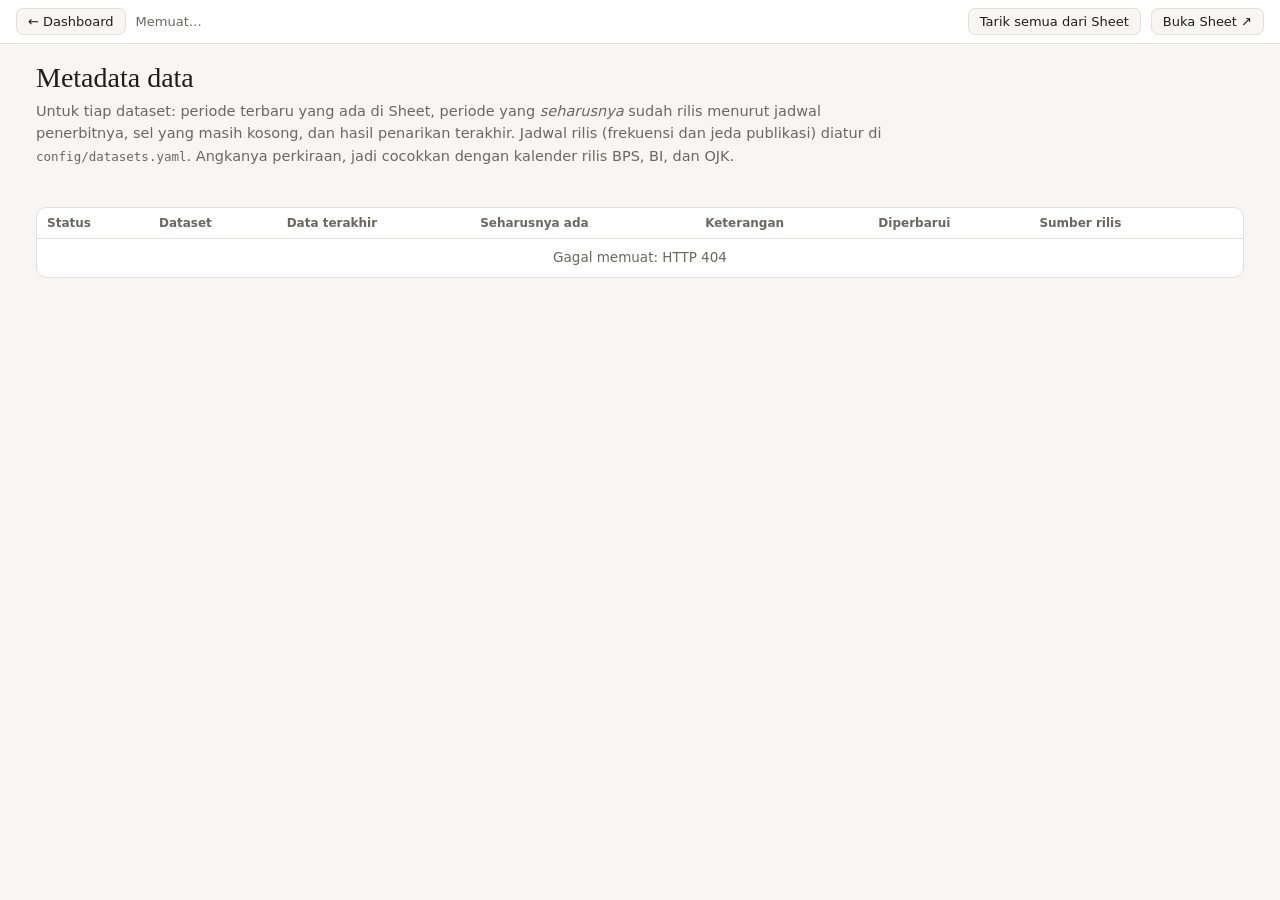
==== frontend/metadata.html @ 907f64c1 "Metadata page and failure-tolerant pulls and updaters Metadata (metadata.html, GET /api/metadata, ba" ====
<!doctype html>
<html lang="id">
<head>
<meta charset="utf-8">
<meta name="viewport" content="width=device-width, initial-scale=1">
<title>Metadata Data</title>
<link rel="stylesheet" href="css/theme.css">
<link rel="stylesheet" href="css/admin.css">
<link rel="stylesheet" href="css/metadata.css">
</head>
<body>

<header class="adm-top">
<div class="adm-bar" role="toolbar" aria-label="Data">
  <a class="adm-btn" href="index.html">← Dashboard</a>
  <span class="adm-grow" id="md-asof">Memuat…</span>
  <button class="adm-btn" id="md-refresh" title="Baca ulang semua dataset dari Google Sheet">Tarik semua dari Sheet</button>
  <a class="adm-btn" id="md-sheet" href="#" target="_blank" rel="noopener">Buka Sheet ↗</a>
</div>
<!-- the progress panel is inserted here by js/jobs-ui.js -->
</header>

<main class="md">
  <h1 class="md-title">Metadata data</h1>
  <p class="md-sub">
    Untuk tiap dataset: periode terbaru yang ada di Sheet, periode yang <em>seharusnya</em> sudah rilis menurut jadwal penerbitnya,
    sel yang masih kosong, dan hasil penarikan terakhir. Jadwal rilis (frekuensi dan jeda publikasi) diatur di
    <code>config/datasets.yaml</code>. Angkanya perkiraan, jadi cocokkan dengan kalender rilis BPS, BI, dan OJK.
  </p>

  <section class="md-tiles" id="md-tiles" aria-label="Ringkasan"></section>

  <div class="md-filters" role="group" aria-label="Saring" id="md-filters"></div>

  <div class="md-table-wrap">
    <table class="md-table" id="md-table">
      <thead>
        <tr>
          <th>Status</th>
          <th>Dataset</th>
          <th>Data terakhir</th>
          <th>Seharusnya ada</th>
          <th>Keterangan</th>
          <th>Diperbarui</th>
          <th>Sumber rilis</th>
          <th></th>
        </tr>
      </thead>
      <tbody id="md-body"><tr><td colspan="8">Memuat…</td></tr></tbody>
    </table>
  </div>
</main>

<div class="adm-toast" id="adm-toast" role="status" aria-live="polite"></div>

<script src="js/jobs-ui.js"></script>
<script src="js/metadata.js"></script>
</body>
</html>
---- frontend/css/theme.css ----
/*
 * Theme tokens. The dashboard styles (dashboard.css) only use these variables,
 * so changing a colour here changes it everywhere. Dark mode follows the
 * computer's setting; force one with <html data-theme="light|dark">.
 */
:root {
  --color-bg: #f7f6f2;
  --color-panel: #ffffff;
  --color-fg: #1f1e1c;
  --color-fg-muted: #6b6860;
  --color-border-line: #e3e0d8;
  --color-ok: #138a5e;
  --color-warn: #b97800;
  --color-bad: #c9383a;
  --font-anthropic-sans: system-ui, -apple-system, "Segoe UI", Roboto, "Helvetica Neue", Arial, sans-serif;
  --font-anthropic-serif: Georgia, "Times New Roman", serif;
  color-scheme: light;
}

@media (prefers-color-scheme: dark) {
  :root:not([data-theme="light"]) {
    --color-bg: #181816;
    --color-panel: #222220;
    --color-fg: #ecebe6;
    --color-fg-muted: #a3a097;
    --color-border-line: #3a3935;
    --color-ok: #3fc48f;
    --color-warn: #e6a92e;
    --color-bad: #f0676a;
    color-scheme: dark;
  }
}

:root[data-theme="dark"] {
  --color-bg: #181816;
  --color-panel: #222220;
  --color-fg: #ecebe6;
  --color-fg-muted: #a3a097;
  --color-border-line: #3a3935;
  --color-ok: #3fc48f;
  --color-warn: #e6a92e;
  --color-bad: #f0676a;
  color-scheme: dark;
}

html, body { margin: 0; }
body {
  background: var(--color-bg);
  color: var(--color-fg);
  font-family: var(--font-anthropic-sans);
}
#dash-root { max-width: 1180px; margin: 0 auto; padding: 16px; box-sizing: border-box; }
---- frontend/css/admin.css ----
/* Toolbar and dialogs (admin.js). Uses the same tokens as the dashboard. */
.adm-top { position: sticky; top: 0; z-index: 20; }
.adm-bar {
  display: flex; flex-wrap: wrap; align-items: center; gap: 8px 10px;
  padding: 8px 16px; background: var(--color-panel);
  border-bottom: 1px solid var(--color-border-line); font-size: 13px;
}
.adm-bar .adm-grow { flex: 1 1 240px; min-width: 0; color: var(--color-fg-muted); }
.adm-btn {
  font: inherit; font-size: 13px; padding: 5px 11px; border-radius: 7px; cursor: pointer;
  border: 1px solid var(--color-border-line); background: var(--color-bg); color: var(--color-fg);
  text-decoration: none; white-space: nowrap;
}
.adm-btn:hover { border-color: var(--color-fg-muted); }
.adm-btn:disabled { opacity: .6; cursor: progress; }
.adm-btn.primary { background: #2a78d6; border-color: #2a78d6; color: #fff; }
.adm-pill { padding: 2px 8px; border-radius: 9px; border: 1px solid currentColor; white-space: nowrap; }
.adm-pill.ok { color: var(--color-ok); }
.adm-pill.warn { color: var(--color-warn); }

dialog.adm-dlg {
  width: min(760px, calc(100vw - 32px)); max-height: calc(100vh - 48px); box-sizing: border-box;
  border: 1px solid var(--color-border-line); border-radius: 12px; padding: 16px;
  background: var(--color-panel); color: var(--color-fg);
}
dialog.adm-dlg::backdrop { background: rgba(0, 0, 0, .35); }
.adm-dlg h2 { margin: 0 0 10px; font-size: 17px; }
.adm-dlg h3 { margin: 12px 0 4px; font-size: 14px; }
.adm-dlg select, .adm-dlg input:not([type=checkbox]) {
  font: inherit; width: 100%; box-sizing: border-box; padding: 6px 8px; border-radius: 7px;
  border: 1px solid var(--color-border-line); background: var(--color-bg); color: var(--color-fg);
}
.adm-fields { display: grid; grid-template-columns: repeat(auto-fill, minmax(200px, 1fr)); gap: 8px 12px; margin-top: 10px; }
.adm-fields > .adm-scroll, .adm-fields > .adm-help { grid-column: 1 / -1; }
.adm-field { display: flex; flex-direction: column; gap: 3px; font-size: 12.5px; color: var(--color-fg-muted); }
.adm-field.key span { color: var(--color-fg); font-weight: 600; }
.adm-help { font-size: 12.5px; color: var(--color-fg-muted); margin: 4px 0; }
.adm-bad { color: var(--color-bad); font-size: 13px; }
.adm-cap { font-size: 12px; color: var(--color-fg-muted); margin-bottom: 2px; }
.adm-scroll { overflow-x: auto; }
.adm-tb { border-collapse: collapse; font-size: 12.5px; width: 100%; }
.adm-tb th, .adm-tb td { text-align: left; padding: 4px 6px; border-bottom: 1px solid var(--color-border-line); vertical-align: top; }
.adm-tb td { max-width: 220px; overflow: hidden; text-overflow: ellipsis; white-space: nowrap; }
.adm-actions { display: flex; justify-content: flex-end; gap: 8px; margin-top: 14px; }
.adm-upd-row { display: flex; gap: 8px; align-items: center; font-size: 13px; padding: 3px 0; }
.adm-toast {
  position: fixed; left: 50%; bottom: 18px; transform: translateX(-50%) translateY(20px);
  max-width: min(640px, calc(100vw - 32px)); padding: 9px 14px; border-radius: 9px; font-size: 13.5px;
  background: var(--color-fg); color: var(--color-bg); opacity: 0; pointer-events: none; transition: all .2s; z-index: 50;
}
.adm-toast.show { opacity: 1; transform: translateX(-50%) translateY(0); }
.adm-toast.bad { background: var(--color-bad); color: #fff; }
.adm-toast.ok { background: var(--color-ok); color: #fff; }

/* ---- progress panel ---------------------------------------------------- */
.adm-prog {
  padding: 8px 16px 10px; background: var(--color-panel);
  border-bottom: 1px solid var(--color-border-line); font-size: 13px;
}
.adm-prog-head { display: flex; flex-wrap: wrap; align-items: baseline; gap: 4px 10px; }
.adm-prog-meta { color: var(--color-fg-muted); font-variant-numeric: tabular-nums; }
.adm-link { font: inherit; font-size: 12.5px; background: none; border: 0; padding: 0; color: #2a78d6; cursor: pointer; }
#adm-prog-toggle { margin-left: auto; }
.adm-prog-track { height: 4px; margin: 7px 0 5px; border-radius: 3px; background: var(--color-border-line); overflow: hidden; }
.adm-prog-bar { height: 100%; width: 4%; background: #2a78d6; border-radius: 3px; transition: width .3s ease; }
.adm-prog-bar.indeterminate { animation: adm-slide 1.2s ease-in-out infinite; }
@keyframes adm-slide { 0% { transform: translateX(-100%); } 100% { transform: translateX(290%); } }
@media (prefers-reduced-motion: reduce) { .adm-prog-bar.indeterminate { animation: none; opacity: .6; } }
.adm-prog.done .adm-prog-bar { background: var(--color-ok); }
.adm-prog.error .adm-prog-bar { background: var(--color-bad); }
.adm-prog.error .adm-prog-now { color: var(--color-bad); }
.adm-prog-now { color: var(--color-fg); overflow-wrap: anywhere; }
.adm-steps { max-height: 40vh; overflow-y: auto; margin: 6px 0 0; padding-left: 20px; font-size: 12.5px; line-height: 1.6; }
.adm-steps li { overflow-wrap: anywhere; }
.adm-steps li small { color: var(--color-fg-muted); margin-left: 8px; white-space: nowrap; font-variant-numeric: tabular-nums; }
.adm-steps li.open { font-weight: 600; }
.adm-act-job { border-top: 1px solid var(--color-border-line); padding: 6px 0; font-size: 13px; }
.adm-act-job summary { cursor: pointer; }
.adm-act-job.error summary span { color: var(--color-bad); }
.adm-act-job.running summary span { color: #2a78d6; }

/* ---- partial result (done, with warnings) -------------------------------- */
.adm-prog.partial .adm-prog-bar { background: var(--color-warn); }
.adm-warn { margin: 6px 0 0; padding-left: 20px; font-size: 12.5px; line-height: 1.55; color: var(--color-warn); }
.adm-warn li { overflow-wrap: anywhere; }
.adm-toast.warn { background: var(--color-warn); color: #fff; }
.adm-act-job.partial summary span { color: var(--color-warn); }
---- frontend/css/metadata.css ----
/* Metadata page. Same tokens as the dashboard (theme.css). */
.md { max-width: 1240px; margin: 0 auto; padding: 18px 16px 40px; box-sizing: border-box; }
.md-title { font-family: var(--font-anthropic-serif); font-weight: 500; font-size: 28px; margin: 0 0 6px; }
.md-sub { color: var(--color-fg-muted); font-size: 14.5px; line-height: 1.55; margin: 0 0 16px; max-width: 880px; }
.md-sub code, .md code { font-size: 12.5px; }

.md-tiles { display: grid; grid-template-columns: repeat(auto-fill, minmax(170px, 1fr)); gap: 10px; margin-bottom: 14px; }
.md-tile { background: var(--color-panel); border: 1px solid var(--color-border-line); border-radius: 10px; padding: 10px 12px; min-width: 0; }
.md-tile-v { font-family: var(--font-anthropic-serif); font-size: 28px; line-height: 1.1; }
.md-tile-l { font-size: 13.5px; font-weight: 600; margin-top: 2px; }
.md-tile-s { font-size: 12px; color: var(--color-fg-muted); }
.md-tile.bad .md-tile-v { color: var(--color-bad); }
.md-tile.warn .md-tile-v { color: var(--color-warn); }
.md-tile.ok .md-tile-v { color: var(--color-ok); }

.md-filters { display: flex; flex-wrap: wrap; gap: 6px; margin-bottom: 10px; }
.md-chip[aria-pressed="true"] { border-color: var(--color-fg); font-weight: 600; }

.md-table-wrap { background: var(--color-panel); border: 1px solid var(--color-border-line); border-radius: 10px; overflow-x: auto; }
.md-table { width: 100%; border-collapse: collapse; font-size: 13.5px; }
.md-table th { text-align: left; font-size: 12px; font-weight: 600; color: var(--color-fg-muted); padding: 8px 10px; border-bottom: 1px solid var(--color-border-line); white-space: nowrap; }
.md-table td { padding: 9px 10px; border-bottom: 1px solid var(--color-border-line); vertical-align: top; line-height: 1.45; }
.md-table tr:last-child td { border-bottom: 0; }
.md-table td:nth-child(2) { min-width: 190px; }
.md-table td:nth-child(5) { min-width: 240px; }
.md-table td:nth-child(6) { min-width: 120px; }
.md-small { font-size: 12px; color: var(--color-fg-muted); margin-top: 2px; overflow-wrap: anywhere; }
.md-small a, .md-table a { color: #2a78d6; }
.md-badtext { color: var(--color-bad); }
.md-empty { color: var(--color-fg-muted); text-align: center; padding: 18px; }
.md-actions { white-space: nowrap; text-align: right; }
.md-act { font-size: 12px; padding: 3px 9px; margin: 0 0 4px 4px; display: inline-block; }

.md-badge { display: inline-block; font-size: 12px; font-weight: 600; padding: 1px 8px; border-radius: 9px; border: 1px solid currentColor; white-space: nowrap; }
.md-badge.bad { color: var(--color-bad); }
.md-badge.warn { color: var(--color-warn); }
.md-badge.ok { color: var(--color-ok); }
.md-badge.muted { color: var(--color-fg-muted); }

/* Phones: each row becomes a card, each cell gets its header as a label. */
@media (max-width: 760px) {
  .md-table thead { display: none; }
  .md-table, .md-table tbody, .md-table tr, .md-table td { display: block; width: 100%; box-sizing: border-box; }
  .md-table tr { border-bottom: 1px solid var(--color-border-line); padding: 6px 0; }
  .md-table td { border: 0; padding: 4px 12px; min-width: 0 !important; }
  .md-table td[data-h]::before { content: attr(data-h); display: block; font-size: 11px; text-transform: uppercase; letter-spacing: .04em; color: var(--color-fg-muted); }
  .md-actions { text-align: left; }
  .md-act { margin: 0 6px 0 0; }
}
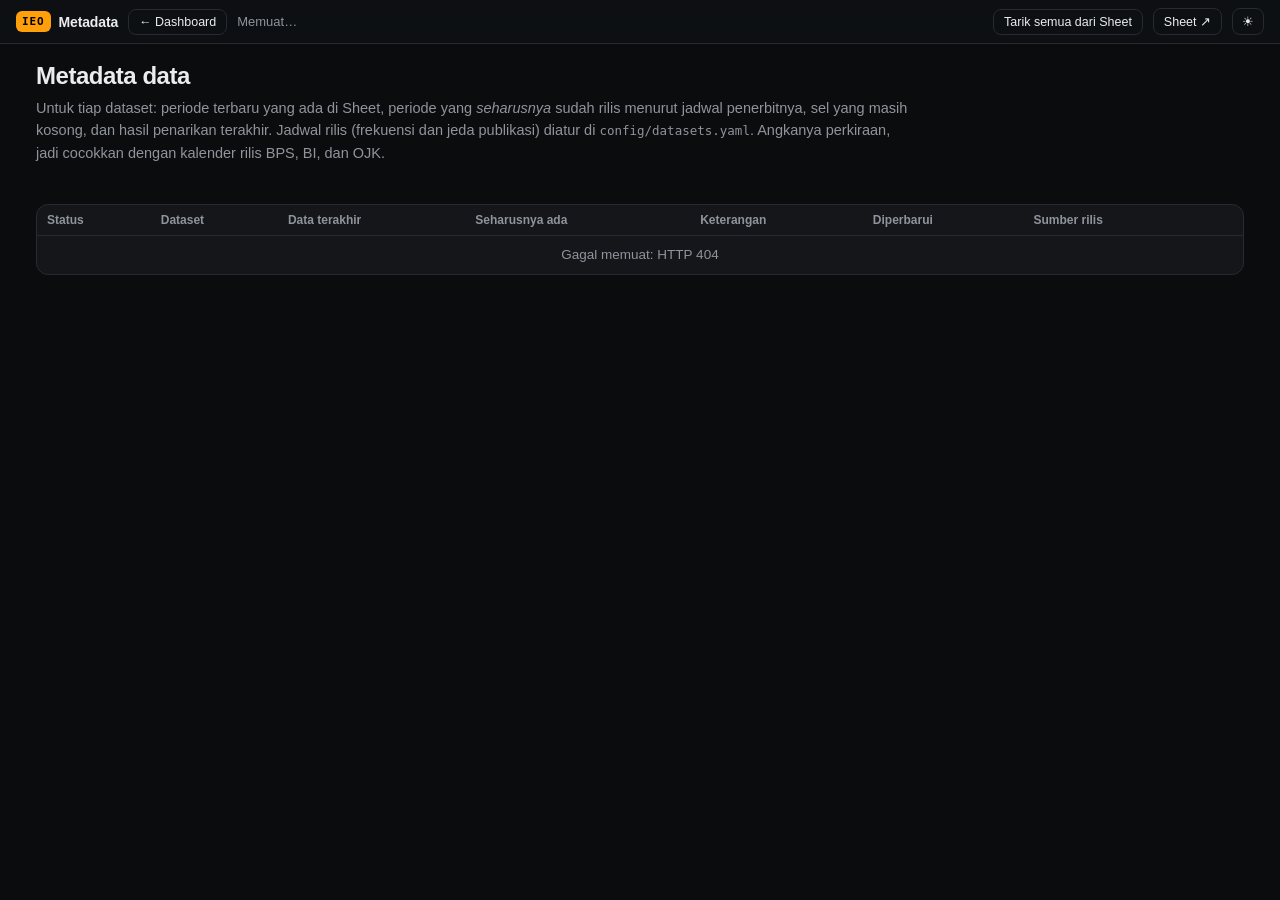
==== commit bfd96c16: "Terminal-style interface: monitor, decision signals, function rail A market terminal's density and d" ====
--- a/frontend/metadata.html
+++ b/frontend/metadata.html
@@ -7,15 +7,19 @@
 <link rel="stylesheet" href="css/theme.css">
 <link rel="stylesheet" href="css/admin.css">
 <link rel="stylesheet" href="css/metadata.css">
+<link rel="stylesheet" href="css/terminal.css">
+<script>try{document.documentElement.dataset.theme=localStorage.getItem("eo-theme")||"dark"}catch(e){document.documentElement.dataset.theme="dark"}</script>
 </head>
 <body>
 
-<header class="adm-top">
-<div class="adm-bar" role="toolbar" aria-label="Data">
+<header class="adm-top t-top">
+<div class="adm-bar t-bar" role="toolbar" aria-label="Data">
+  <a class="t-brand" href="index.html" title="Kembali ke dashboard"><span class="t-logo">IEO</span><span class="t-brand-name">Metadata</span></a>
   <a class="adm-btn" href="index.html">← Dashboard</a>
   <span class="adm-grow" id="md-asof">Memuat…</span>
   <button class="adm-btn" id="md-refresh" title="Baca ulang semua dataset dari Google Sheet">Tarik semua dari Sheet</button>
-  <a class="adm-btn" id="md-sheet" href="#" target="_blank" rel="noopener">Buka Sheet ↗</a>
+  <a class="adm-btn" id="md-sheet" href="#" target="_blank" rel="noopener">Sheet ↗</a>
+  <button class="adm-btn t-theme" id="t-theme" type="button" title="Tema gelap/terang" aria-label="Ganti tema">◐</button>
 </div>
 <!-- the progress panel is inserted here by js/jobs-ui.js -->
 </header>
@@ -55,5 +59,6 @@
 
 <script src="js/jobs-ui.js"></script>
 <script src="js/metadata.js"></script>
+<script src="js/terminal.js"></script>
 </body>
 </html>
--- a/frontend/css/terminal.css
+++ b/frontend/css/terminal.css
@@ -0,0 +1,272 @@
+/*
+ * Terminal theme: a market terminal's density and discipline, with Apple's
+ * calm typography and materials. Loaded last; it restyles through tokens and
+ * the existing class names, so no chart code changes.
+ *
+ * Rules:
+ *  - colour carries meaning only: green/red = good/bad for Indonesian
+ *    equities, amber = labels and function codes, blue = actions;
+ *  - every number is tabular (digits line up in columns);
+ *  - hairlines instead of boxes, one radius family (8/12/14 px).
+ */
+
+/* ---------------------------------------------------------------- tokens */
+:root[data-theme="dark"] {
+  --color-bg: #0b0c0e;
+  --color-panel: #141619;
+  --t-panel-2: #1b1e23;
+  --color-border-line: #272a30;
+  --color-fg: #ececef;
+  --color-fg-muted: #8f949c;
+  --color-ok: #30d158;
+  --color-warn: #ffb340;
+  --color-bad: #ff453a;
+  --t-up: #30d158;
+  --t-dn: #ff453a;
+  --t-amber: #ff9f0a;
+  --t-blue: #0a84ff;
+  --t-glass: rgba(16, 18, 21, 0.74);
+  --t-shadow: 0 8px 30px rgba(0, 0, 0, 0.45);
+  color-scheme: dark;
+}
+:root[data-theme="light"] {
+  --color-bg: #f5f5f7;
+  --color-panel: #ffffff;
+  --t-panel-2: #f7f7f9;
+  --color-border-line: #e2e2e7;
+  --color-fg: #1d1d1f;
+  --color-fg-muted: #6e6e73;
+  --color-ok: #1f8a3a;
+  --color-warn: #a35200;
+  --color-bad: #d70015;
+  --t-up: #1f8a3a;
+  --t-dn: #d70015;
+  --t-amber: #a35200;
+  --t-blue: #0071e3;
+  --t-glass: rgba(255, 255, 255, 0.76);
+  --t-shadow: 0 8px 30px rgba(0, 0, 0, 0.12);
+  color-scheme: light;
+}
+:root {
+  --font-anthropic-sans: -apple-system, BlinkMacSystemFont, "SF Pro Text", "Inter", "Segoe UI", Roboto, "Helvetica Neue", Arial, sans-serif;
+  --font-anthropic-serif: -apple-system, BlinkMacSystemFont, "SF Pro Display", "Inter", "Segoe UI", Roboto, sans-serif;
+  --t-mono: "SF Mono", ui-monospace, "JetBrains Mono", "Cascadia Mono", Menlo, Consolas, monospace;
+}
+body {
+  font-size: 14px;
+  -webkit-font-smoothing: antialiased;
+  -moz-osx-font-smoothing: grayscale;
+  font-variant-numeric: tabular-nums;
+}
+::selection { background: color-mix(in srgb, var(--t-blue) 35%, transparent); }
+
+/* ---------------------------------------------------------------- top bar */
+.t-top {
+  background: var(--t-glass);
+  -webkit-backdrop-filter: saturate(180%) blur(20px);
+  backdrop-filter: saturate(180%) blur(20px);
+  border-bottom: 1px solid var(--color-border-line);
+}
+.t-bar.adm-bar { background: transparent; border: 0; padding: 8px 16px; gap: 10px; flex-wrap: nowrap; }
+.t-brand { display: inline-flex; align-items: center; gap: 8px; color: var(--color-fg); text-decoration: none; white-space: nowrap; }
+.t-logo { font: 700 11px/1 var(--t-mono); letter-spacing: .08em; background: var(--t-amber); color: #000; padding: 5px 6px; border-radius: 6px; }
+.t-brand-name { font-weight: 600; font-size: 14px; letter-spacing: -.01em; }
+.t-cmd { flex: 0 1 280px; display: flex; align-items: center; gap: 6px; background: var(--t-panel-2); border: 1px solid var(--color-border-line); border-radius: 9px; padding: 0 8px; min-width: 150px; }
+.t-cmd:focus-within { border-color: var(--t-blue); box-shadow: 0 0 0 3px color-mix(in srgb, var(--t-blue) 25%, transparent); }
+.t-cmd-go { color: var(--t-amber); font: 700 15px var(--t-mono); }
+.t-cmd input { flex: 1; min-width: 0; border: 0; outline: 0; background: transparent; color: var(--color-fg); font: 500 12.5px var(--t-mono); padding: 7px 0; text-transform: uppercase; }
+.t-cmd input::placeholder { color: var(--color-fg-muted); text-transform: none; font-family: var(--font-anthropic-sans); }
+.t-cmd input.t-miss { color: var(--t-dn); }
+.t-cmd kbd { font: 11px var(--t-mono); color: var(--color-fg-muted); border: 1px solid var(--color-border-line); border-radius: 5px; padding: 1px 5px; }
+.t-status { font-size: 12px; white-space: nowrap; overflow: hidden; text-overflow: ellipsis; min-width: 0; }
+.t-actions { display: flex; gap: 4px; flex-shrink: 0; }
+.adm-btn { font-size: 12.5px; padding: 5px 10px; border-radius: 8px; background: transparent; border: 1px solid var(--color-border-line); color: var(--color-fg); transition: background .15s, border-color .15s; }
+.adm-btn:hover { background: var(--t-panel-2); border-color: color-mix(in srgb, var(--color-fg) 25%, transparent); }
+.adm-btn.primary { background: var(--t-blue); border-color: var(--t-blue); color: #fff; }
+.adm-btn:disabled { opacity: .45; }
+.t-theme { width: 32px; padding: 5px 0; text-align: center; }
+.adm-pill { font-size: 11.5px; padding: 2px 9px; border-radius: 999px; border: 1px solid currentColor; white-space: nowrap; }
+.adm-pill::before { content: '●'; margin-right: 5px; font-size: 9px; vertical-align: 1px; }
+
+@media (max-width: 1180px) {
+  .t-bar.adm-bar { flex-wrap: wrap; }
+  .t-status { order: 9; flex-basis: 100%; }
+  .t-actions { order: 10; flex-basis: 100%; overflow-x: auto; scrollbar-width: none; }
+}
+@media (max-width: 640px) {
+  .t-brand-name { display: none; }
+  .t-cmd { flex: 1 1 auto; }
+}
+
+/* ---------------------------------------------------------------- monitor */
+.t-monitor {
+  display: grid; grid-template-columns: repeat(auto-fill, minmax(168px, 1fr));
+  background: var(--color-panel); border-bottom: 1px solid var(--color-border-line);
+}
+.t-tile {
+  all: unset; box-sizing: border-box; cursor: pointer; min-width: 0;
+  padding: 8px 12px 8px; box-shadow: inset -1px 0 0 var(--color-border-line), inset 0 -1px 0 var(--color-border-line);
+  display: grid; grid-template-columns: minmax(0, 1fr) auto; grid-template-areas: "h h" "v s" "c c"; align-items: center; column-gap: 8px; row-gap: 1px;
+}
+.t-tile:hover { background: var(--t-panel-2); }
+.t-tile:focus-visible { outline: 2px solid var(--t-blue); outline-offset: -2px; }
+.t-tile-h { grid-area: h; display: flex; gap: 6px; align-items: baseline; white-space: nowrap; min-width: 0; }
+.t-code { font: 700 10.5px var(--t-mono); letter-spacing: .06em; color: var(--t-amber); }
+.t-tile-n { font-size: 11px; color: var(--color-fg-muted); overflow: hidden; text-overflow: ellipsis; min-width: 0; flex: 1; }
+.t-per { font: 10.5px var(--t-mono); color: var(--color-fg-muted); white-space: nowrap; }
+.t-tile-v { grid-area: v; font: 500 18px/1.25 var(--t-mono); color: var(--color-fg); white-space: nowrap; letter-spacing: -.02em; }
+.t-spark { grid-area: s; width: 58px; height: 22px; }
+.t-spark-line { fill: none; stroke: var(--color-fg-muted); stroke-width: 1.3; stroke-linejoin: round; opacity: .8; }
+.t-chg { grid-area: c; font: 600 11px var(--t-mono); white-space: nowrap; }
+.t-up .t-chg { color: var(--t-up); } .t-dn .t-chg { color: var(--t-dn); } .t-flat .t-chg { color: var(--color-fg-muted); }
+circle.t-up, rect.t-up { fill: var(--t-up); } circle.t-dn, rect.t-dn { fill: var(--t-dn); } circle.t-flat { fill: var(--color-fg-muted); }
+@media (max-width: 640px) {
+  /* phone: one swipeable row, like a ticker, instead of a screen full of tiles */
+  .t-monitor { grid-template-columns: none; grid-auto-flow: column; grid-auto-columns: 152px; overflow-x: auto; scroll-snap-type: x mandatory; scrollbar-width: none; }
+  .t-tile { scroll-snap-align: start; }
+}
+.t-empty { background: var(--color-panel); padding: 12px 16px; color: var(--color-fg-muted); }
+
+/* ---------------------------------------------------------------- shell */
+.t-shell { display: grid; grid-template-columns: 208px minmax(0, 1fr); max-width: 1720px; margin: 0 auto; }
+.t-nav {
+  position: sticky; top: 52px; align-self: start; max-height: calc(100vh - 52px); overflow-y: auto;
+  padding: 14px 10px 24px; border-right: 1px solid var(--color-border-line); scrollbar-width: none;
+}
+.t-nav-h { font-size: 11px; text-transform: uppercase; letter-spacing: .08em; color: var(--color-fg-muted); padding: 0 8px 8px; }
+.t-nav-a { display: flex; align-items: baseline; gap: 10px; padding: 6px 8px; border-radius: 8px; color: var(--color-fg-muted); text-decoration: none; font-size: 13px; line-height: 1.3; }
+.t-nav-a .t-code { flex: 0 0 38px; }
+.t-nav-a:hover { background: var(--t-panel-2); color: var(--color-fg); }
+.t-nav-a.on { background: var(--t-panel-2); color: var(--color-fg); box-shadow: inset 2px 0 0 var(--t-amber); }
+.t-nav-foot { font-size: 11px; color: var(--color-fg-muted); padding: 12px 8px 0; }
+#dash-root { max-width: none; padding: 16px 20px 48px; }
+
+@media (max-width: 1000px) {
+  .t-shell { grid-template-columns: minmax(0, 1fr); }
+  .t-nav { position: static; max-height: none; display: flex; gap: 2px; overflow-x: auto; border-right: 0; border-bottom: 1px solid var(--color-border-line); padding: 6px 10px; }
+  .t-nav-h, .t-nav-foot, .t-nav-l { display: none; }
+  .t-nav-a { padding: 6px 9px; }
+  .t-nav-a .t-code { flex: none; }
+  #dash-root { padding: 12px 12px 40px; }
+}
+
+/* ---------------------------------------------------------------- signals */
+.t-signals { margin-bottom: 16px; }
+.t-sig-title { display: flex; justify-content: space-between; align-items: baseline; gap: 10px; margin: 0 2px 8px; font-size: 11px; text-transform: uppercase; letter-spacing: .08em; color: var(--color-fg-muted); }
+.t-sig-note { text-transform: none; letter-spacing: 0; }
+.t-sig-grid { display: grid; grid-template-columns: repeat(auto-fit, minmax(160px, 1fr)); gap: 8px; }
+@media (min-width: 1320px) { .t-sig-grid { grid-template-columns: repeat(7, minmax(0, 1fr)); } }
+.t-sig {
+  all: unset; box-sizing: border-box; cursor: pointer; min-width: 0;
+  background: var(--color-panel); border: 1px solid var(--color-border-line); border-radius: 12px; padding: 10px 12px;
+  display: flex; flex-direction: column; gap: 5px; position: relative; overflow: hidden;
+}
+.t-sig::before { content: ''; position: absolute; inset: 0 auto 0 0; width: 3px; background: var(--color-fg-muted); }
+.t-sig-ok::before { background: var(--color-ok); } .t-sig-warn::before { background: var(--color-warn); } .t-sig-bad::before { background: var(--color-bad); }
+.t-sig:hover { background: var(--t-panel-2); }
+.t-sig:focus-visible { outline: 2px solid var(--t-blue); outline-offset: 2px; }
+.t-sig-h { display: flex; gap: 7px; align-items: baseline; font-size: 11.5px; color: var(--color-fg-muted); white-space: nowrap; overflow: hidden; }
+.t-sig-s { display: flex; align-items: center; gap: 7px; font-weight: 600; font-size: 14.5px; letter-spacing: -.01em; }
+.t-sig-i { flex: 0 0 18px; height: 18px; border-radius: 50%; display: inline-grid; place-items: center; font-size: 11px; font-weight: 800; color: #000; background: var(--color-fg-muted); }
+.t-sig-ok .t-sig-i { background: var(--color-ok); } .t-sig-warn .t-sig-i { background: var(--color-warn); } .t-sig-bad .t-sig-i { background: var(--color-bad); color: #fff; }
+.t-sig-d { font-size: 12px; color: var(--color-fg-muted); line-height: 1.4; display: -webkit-box; -webkit-line-clamp: 2; -webkit-box-orient: vertical; overflow: hidden; }
+
+/* ---------------------------------------------------------------- page grid */
+.eo { display: grid; grid-template-columns: repeat(12, minmax(0, 1fr)); gap: 14px; align-items: start; }
+.eo > * { grid-column: 1 / -1; margin: 0 !important; min-width: 0; }
+@media (min-width: 1280px) {
+  .eo > #eo-global, .eo > #eo-us, .eo > #eo-regime, .eo > #eo-checklist { grid-column: span 6; }
+  .eo > #eo-global, .eo > #eo-us { align-self: stretch; }
+}
+.eo-head { display: none; } /* the brand in the toolbar and the rail replace the page title and reading order */
+
+/* ---------------------------------------------------------------- panels */
+.eo-panel, .eo-note {
+  background: var(--color-panel); border: 1px solid var(--color-border-line); border-radius: 14px; padding: 14px 16px;
+}
+.eo-panel-title { font-size: 14.5px; font-weight: 600; letter-spacing: -.01em; margin: 0 0 12px; gap: 8px; }
+.eo-layer {
+  font: 700 10.5px/1 var(--t-mono); letter-spacing: .07em; text-transform: uppercase;
+  color: var(--t-amber); background: color-mix(in srgb, var(--t-amber) 13%, transparent);
+  border: 0 !important; border-radius: 5px; padding: 4px 6px;
+}
+.eo-chart-hint { font-size: 12px; font-weight: 400; color: var(--color-fg-muted); letter-spacing: 0; }
+.eo-fold-bar { background: transparent; border: 0; padding: 6px 2px 0; }
+.eo-fold-bar .eo-panel-title { margin: 0; }
+.eo-fold-h::after { border-color: var(--color-fg-muted); width: 7px; height: 7px; }
+.eo-nar-title { font-size: 14px; font-weight: 600; letter-spacing: -.01em; }
+.eo-nar-block p, .eo-note p { line-height: 1.6; }
+.eo-note, .eo-note p, .eo-nar-block p { font-size: 13.5px; line-height: 1.6; }
+/* the current reading (Claude, from live numbers) before the dated manual narrative */
+.eo > #eo-claude { order: -1; }
+@media (min-width: 1280px) {
+  /* four short columns read faster than four full-width paragraphs */
+  .eo-note { display: grid; grid-template-columns: repeat(2, minmax(0, 1fr)); gap: 14px 28px; }
+  .eo-note > :not(.eo-nar-block) { grid-column: 1 / -1; }
+  .eo-note .eo-nar-block + .eo-nar-block { margin-top: 0; }
+}
+.eo-map-big { font-size: 26px; }
+
+/* KPI tiles */
+.eo-kpis { gap: 10px; }
+.eo-kpi { background: var(--color-panel); border: 1px solid var(--color-border-line); border-radius: 12px; padding: 11px 13px; }
+.eo-kpi-label { font-size: 11px; text-transform: uppercase; letter-spacing: .06em; }
+.eo-kpi-value { font: 500 24px/1.15 var(--t-mono); letter-spacing: -.02em; }
+.eo-kpi-sub { font-size: 11.5px; }
+
+/* verdicts and rule rows */
+.eo-verdict-label { font: 600 21px/1.2 var(--font-anthropic-serif); letter-spacing: -.02em; }
+.eo-rg-row, .eo-ck-row, .eo-q, .eo-ci-item { background: var(--t-panel-2); border: 1px solid var(--color-border-line); border-radius: 10px; }
+.eo-rg-val { font-family: var(--t-mono); }
+.eo-conf-badge { font-size: 11px; border-radius: 999px; padding: 1px 8px; }
+
+/* charts */
+.eo-charts { gap: 12px; }
+.eo-charts > *, .eo-mk-chart, .eo-chart-block { background: var(--color-panel); border: 1px solid var(--color-border-line); border-radius: 12px; padding: 12px 14px; }
+.eo-chart-title { font-size: 13px; font-weight: 600; letter-spacing: -.01em; }
+.eo-svg text, .eo-map-spark text { font-family: var(--font-anthropic-sans); }
+.eo-tooltip {
+  background: var(--t-glass); -webkit-backdrop-filter: blur(16px); backdrop-filter: blur(16px);
+  border: 1px solid var(--color-border-line); border-radius: 9px; box-shadow: var(--t-shadow); color: var(--color-fg);
+  font-variant-numeric: tabular-nums;
+}
+
+/* map */
+.eo-map-chip { border-radius: 999px; font-size: 12.5px; padding: 4px 11px; background: var(--t-panel-2); }
+.eo-map-chip[aria-pressed="true"] { background: color-mix(in srgb, var(--color-fg) 12%, var(--t-panel-2)); border-color: color-mix(in srgb, var(--color-fg) 35%, transparent); }
+.eo-map-box { border-radius: 12px; overflow: hidden; }
+.eo-map-detail, .eo-map-ins { background: var(--t-panel-2); border: 1px solid var(--color-border-line); border-radius: 12px; }
+.eo-map-big { font-family: var(--t-mono); letter-spacing: -.02em; }
+.eo-tabs { background: var(--color-panel); border: 1px solid var(--color-border-line); border-radius: 9px; padding: 2px; display: flex; gap: 2px; }
+.eo-tab { border-radius: 7px !important; border: 0 !important; }
+.eo-tab[aria-selected="true"] { background: var(--t-panel-2); box-shadow: 0 1px 2px rgba(0, 0, 0, .25); }
+
+/* tables: dense, aligned, scannable */
+.eo-tb th { font-size: 10.5px; text-transform: uppercase; letter-spacing: .06em; }
+.eo-tb td { font-size: 13px; }
+.eo-tb td.n, .eo-tb th.n { font-family: var(--t-mono); text-align: right; }
+.eo-tb tr:nth-child(even) td { background: color-mix(in srgb, var(--color-fg) 3%, transparent); }
+.eo-dl dd { font-family: var(--t-mono); }
+
+/* legend chips at the bottom */
+.eo-legend { background: var(--color-panel); border: 1px solid var(--color-border-line); border-radius: 12px; padding: 10px 14px; }
+
+/* ---------------------------------------------------------------- dialogs, toasts, progress */
+dialog.adm-dlg { border-radius: 16px; box-shadow: var(--t-shadow); border-color: var(--color-border-line); }
+dialog.adm-dlg::backdrop { background: rgba(0, 0, 0, .5); -webkit-backdrop-filter: blur(4px); backdrop-filter: blur(4px); }
+.adm-dlg select, .adm-dlg input:not([type=checkbox]) { background: var(--t-panel-2); border-radius: 8px; }
+.adm-toast { border-radius: 12px; box-shadow: var(--t-shadow); }
+.adm-prog { background: transparent; border-top: 1px solid var(--color-border-line); border-bottom: 0; }
+.adm-prog-bar { background: var(--t-blue); }
+.adm-link { color: var(--t-blue); }
+
+/* metadata page in the same skin */
+.md-title { font: 600 24px/1.2 var(--font-anthropic-serif); letter-spacing: -.02em; }
+.md-tile-v { font-family: var(--t-mono); font-weight: 500; }
+.md-tile, .md-table-wrap { border-radius: 12px; }
+.md-table td:nth-child(3), .md-table td:nth-child(4) { font-family: var(--t-mono); }
+
+@media (prefers-reduced-motion: reduce) { * { transition: none !important; } }
+/* metadata: stack the row actions so the table never clips them */
+.md-actions { white-space: normal; width: 1%; }
+.md-act { display: block; text-align: center; margin: 0 0 4px; white-space: nowrap; }
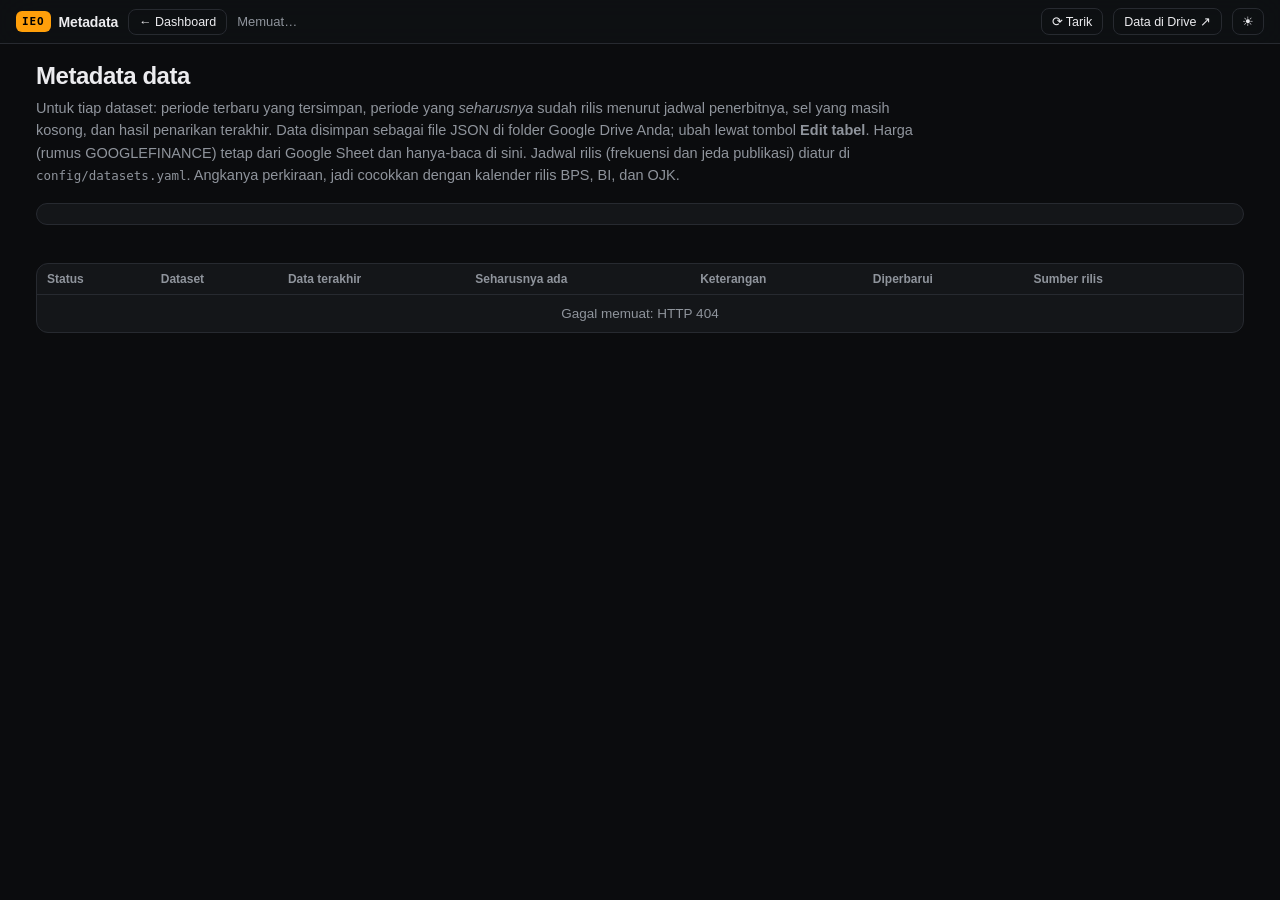
==== commit e899f3a6: "Move the data to a typed JSON store in Google Drive; add Claude buttons Data store - Every dataset i" ====
--- a/frontend/metadata.html
+++ b/frontend/metadata.html
@@ -17,8 +17,8 @@
   <a class="t-brand" href="index.html" title="Kembali ke dashboard"><span class="t-logo">IEO</span><span class="t-brand-name">Metadata</span></a>
   <a class="adm-btn" href="index.html">← Dashboard</a>
   <span class="adm-grow" id="md-asof">Memuat…</span>
-  <button class="adm-btn" id="md-refresh" title="Baca ulang semua dataset dari Google Sheet">Tarik semua dari Sheet</button>
-  <a class="adm-btn" id="md-sheet" href="#" target="_blank" rel="noopener">Sheet ↗</a>
+  <button class="adm-btn" id="md-refresh" title="Sinkron dengan Google Drive dan ambil harga terbaru dari Sheet feed">⟳ Tarik</button>
+  <a class="adm-btn" id="md-sheet" href="#" target="_blank" rel="noopener" title="Folder data (file JSON) di Google Drive">Data di Drive ↗</a>
   <button class="adm-btn t-theme" id="t-theme" type="button" title="Tema gelap/terang" aria-label="Ganti tema">◐</button>
 </div>
 <!-- the progress panel is inserted here by js/jobs-ui.js -->
@@ -27,10 +27,13 @@
 <main class="md">
   <h1 class="md-title">Metadata data</h1>
   <p class="md-sub">
-    Untuk tiap dataset: periode terbaru yang ada di Sheet, periode yang <em>seharusnya</em> sudah rilis menurut jadwal penerbitnya,
-    sel yang masih kosong, dan hasil penarikan terakhir. Jadwal rilis (frekuensi dan jeda publikasi) diatur di
+    Untuk tiap dataset: periode terbaru yang tersimpan, periode yang <em>seharusnya</em> sudah rilis menurut jadwal penerbitnya,
+    sel yang masih kosong, dan hasil penarikan terakhir. Data disimpan sebagai file JSON di folder Google Drive Anda;
+    ubah lewat tombol <b>Edit tabel</b>. Harga (rumus GOOGLEFINANCE) tetap dari Google Sheet dan hanya-baca di sini. Jadwal rilis (frekuensi dan jeda publikasi) diatur di
     <code>config/datasets.yaml</code>. Angkanya perkiraan, jadi cocokkan dengan kalender rilis BPS, BI, dan OJK.
   </p>
+
+  <section class="md-store" id="md-store" aria-label="Penyimpanan data"></section>
 
   <section class="md-tiles" id="md-tiles" aria-label="Ringkasan"></section>
 
@@ -58,6 +61,7 @@
 <div class="adm-toast" id="adm-toast" role="status" aria-live="polite"></div>
 
 <script src="js/jobs-ui.js"></script>
+<script src="js/table-editor.js"></script>
 <script src="js/metadata.js"></script>
 <script src="js/terminal.js"></script>
 </body>
--- a/frontend/css/admin.css
+++ b/frontend/css/admin.css
@@ -85,3 +85,33 @@
 .adm-warn li { overflow-wrap: anywhere; }
 .adm-toast.warn { background: var(--color-warn); color: #fff; }
 .adm-act-job.partial summary span { color: var(--color-warn); }
+
+/* table editor (js/table-editor.js) */
+dialog.te-dlg { width: min(1200px, calc(100vw - 24px)); }
+.te-head { display: flex; align-items: center; justify-content: space-between; gap: 12px; }
+.te-head h2 { margin: 0; }
+.te-head input[type=search] { max-width: 240px; }
+.te-scroll { overflow: auto; max-height: calc(100vh - 260px); border: 1px solid var(--color-border-line); border-radius: 8px; }
+.te-tb { border-collapse: collapse; font-size: 12.5px; min-width: 100%; }
+.te-tb th { position: sticky; top: 0; background: var(--color-panel); text-align: left; font-weight: 600; font-size: 11px;
+  color: var(--color-fg-muted); padding: 6px; border-bottom: 1px solid var(--color-border-line); white-space: nowrap; z-index: 1; }
+.te-tb th.key { color: var(--color-fg); }
+.te-tb th.num { text-align: right; }
+.te-tb td { padding: 1px; border-bottom: 1px solid var(--color-border-line); }
+.te-tb input.te-in { width: 100%; min-width: 90px; box-sizing: border-box; border: 1px solid transparent; background: transparent;
+  color: var(--color-fg); font: inherit; padding: 4px 6px; border-radius: 5px; }
+.te-tb input.te-in:focus { border-color: var(--t-amber, #ff9f0a); background: var(--color-bg); outline: none; }
+.te-tb input.num { text-align: right; font-family: var(--t-mono, monospace); min-width: 70px; }
+.te-tb input.key { font-weight: 650; }
+.te-tb input.ro { color: var(--color-fg-muted); }
+.te-tb input.bad { border-color: var(--color-bad); }
+.te-x { width: 28px; text-align: center; }
+.te-del { border: 0; background: transparent; color: var(--color-fg-muted); font-size: 16px; cursor: pointer; padding: 2px 6px; border-radius: 5px; }
+.te-del:hover { color: var(--color-bad); background: var(--color-bg); }
+
+/* Claude's proposal for a stock's figures (js/stock/engine.js) */
+dialog.cf-dlg { width: min(1000px, calc(100vw - 24px)); }
+.cf-sec { margin: 10px 0 4px; font-size: 13px; font-weight: 650; }
+.cf-tb td.num { text-align: right; font-family: var(--t-mono, monospace); }
+.cf-tb td.src { white-space: normal; max-width: 420px; color: var(--color-fg-muted); }
+.cf-tb input { width: auto; }
--- a/frontend/css/metadata.css
+++ b/frontend/css/metadata.css
@@ -47,3 +47,10 @@
   .md-actions { text-align: left; }
   .md-act { margin: 0 6px 0 0; }
 }
+
+/* where the data lives (store bar) */
+.md-store { display: flex; align-items: center; justify-content: space-between; gap: 10px; flex-wrap: wrap;
+  padding: 10px 14px; margin: 0 0 14px; border: 1px solid var(--color-border-line); border-radius: 12px; background: var(--color-panel); font-size: 13px; }
+.md-store-main { display: flex; align-items: center; gap: 6px; flex-wrap: wrap; }
+.md-act.primary, .adm-btn.primary { border-color: var(--t-amber, #ff9f0a); }
+
--- a/frontend/css/terminal.css
+++ b/frontend/css/terminal.css
@@ -67,7 +67,7 @@
   backdrop-filter: saturate(180%) blur(20px);
   border-bottom: 1px solid var(--color-border-line);
 }
-.t-bar.adm-bar { background: transparent; border: 0; padding: 8px 16px; gap: 10px; flex-wrap: nowrap; }
+.t-bar.adm-bar { background: transparent; border: 0; padding: 8px 16px; gap: 8px 10px; flex-wrap: wrap; }
 .t-brand { display: inline-flex; align-items: center; gap: 8px; color: var(--color-fg); text-decoration: none; white-space: nowrap; }
 .t-logo { font: 700 11px/1 var(--t-mono); letter-spacing: .08em; background: var(--t-amber); color: #000; padding: 5px 6px; border-radius: 6px; }
 .t-brand-name { font-weight: 600; font-size: 14px; letter-spacing: -.01em; }
@@ -79,7 +79,8 @@
 .t-cmd input.t-miss { color: var(--t-dn); }
 .t-cmd kbd { font: 11px var(--t-mono); color: var(--color-fg-muted); border: 1px solid var(--color-border-line); border-radius: 5px; padding: 1px 5px; }
 .t-status { font-size: 12px; white-space: nowrap; overflow: hidden; text-overflow: ellipsis; min-width: 0; }
-.t-actions { display: flex; gap: 4px; flex-shrink: 0; }
+.t-bar .adm-grow.t-status { flex: 1 1 0; }   /* the status line gives way first; the bar wraps only if the buttons cannot fit */
+.t-actions { display: flex; gap: 4px; flex-shrink: 0; margin-left: auto; }   /* wraps to its own line when the bar is too narrow */
 .adm-btn { font-size: 12.5px; padding: 5px 10px; border-radius: 8px; background: transparent; border: 1px solid var(--color-border-line); color: var(--color-fg); transition: background .15s, border-color .15s; }
 .adm-btn:hover { background: var(--t-panel-2); border-color: color-mix(in srgb, var(--color-fg) 25%, transparent); }
 .adm-btn.primary { background: var(--t-blue); border-color: var(--t-blue); color: #fff; }
@@ -130,7 +131,7 @@
 /* ---------------------------------------------------------------- shell */
 .t-shell { display: grid; grid-template-columns: 208px minmax(0, 1fr); max-width: 1720px; margin: 0 auto; }
 .t-nav {
-  position: sticky; top: 52px; align-self: start; max-height: calc(100vh - 52px); overflow-y: auto;
+  position: sticky; top: var(--t-top-h, 52px); align-self: start; max-height: calc(100vh - var(--t-top-h, 52px)); overflow-y: auto;
   padding: 14px 10px 24px; border-right: 1px solid var(--color-border-line); scrollbar-width: none;
 }
 .t-nav-h { font-size: 11px; text-transform: uppercase; letter-spacing: .08em; color: var(--color-fg-muted); padding: 0 8px 8px; }
@@ -270,3 +271,45 @@
 /* metadata: stack the row actions so the table never clips them */
 .md-actions { white-space: normal; width: 1%; }
 .md-act { display: block; text-align: center; margin: 0 0 4px; white-space: nowrap; }
+
+/* links from the macro dashboard to single-stock pages */
+.t-nav-h2 { margin-top: 14px; }
+.t-stocklinks { font-size: 13px; color: var(--color-fg-muted); margin: 2px 0 12px; }
+.t-stocklinks a { color: var(--color-fg); text-decoration: none; border: 1px solid var(--color-border-line); border-radius: 999px; padding: 3px 10px 3px 6px; margin-left: 4px; white-space: nowrap; }
+.t-stocklinks a:hover { border-color: var(--t-amber); }
+
+/* stock cards at the top of the rail: separate pages, so they look like cards */
+.t-stock { display: block; margin: 0 0 6px; padding: 8px 10px; border: 1px solid var(--color-border-line); border-radius: 10px; background: var(--t-panel-2); color: var(--color-fg); text-decoration: none; }
+.t-stock:hover { border-color: var(--t-amber); }
+.t-stock.on { border-color: var(--t-amber); box-shadow: inset 3px 0 0 var(--t-amber); }
+.t-stock-top { display: flex; align-items: baseline; gap: 8px; }
+.t-stock-top .t-code { font-size: 12px; }
+.t-stock-n { font-size: 13px; font-weight: 600; }
+.t-stock-px { display: flex; gap: 8px; align-items: baseline; margin-top: 3px; font: 500 12px var(--t-mono); color: var(--color-fg-muted); font-variant-numeric: tabular-nums; }
+.t-stock-px > span { white-space: nowrap; }
+.t-stock-px > span:first-child { color: var(--color-fg); }
+.t-stock-chg.t-up { color: var(--t-up); } .t-stock-chg.t-dn { color: var(--t-dn); }
+.t-stock-per { margin-left: auto; font-size: 11px; }
+@media (max-width: 1000px) {
+  .t-stock { flex: none; margin: 0 6px 0 0; padding: 5px 9px; display: flex; align-items: center; }
+  .t-stock-n, .t-stock-per { display: none; }
+  .t-stock-px { margin: 0 0 0 8px; }
+}
+
+.t-stock-todo { display: block; margin-top: 3px; font-size: 11px; color: var(--t-amber); }
+.t-stock-add { margin: 2px 0 4px; }
+.t-stock-add input { width: 100%; box-sizing: border-box; font: 500 12px var(--t-mono); text-transform: uppercase; letter-spacing: .04em; background: transparent; color: var(--color-fg); border: 1px dashed var(--color-border-line); border-radius: 10px; padding: 7px 10px; }
+.t-stock-add input::placeholder { text-transform: none; letter-spacing: 0; color: var(--color-fg-muted); font-family: var(--font-anthropic-sans, inherit); }
+.t-stock-add input:focus { outline: none; border-style: solid; border-color: var(--t-amber); }
+.t-stock-add input.t-miss { border-color: var(--t-dn); }
+@media (max-width: 1000px) {
+  .t-stocks { display: contents; }
+  .t-stock-todo { display: none; }
+  .t-stock-add { flex: none; margin: 0 8px 0 0; }
+  .t-stock-add input { width: 110px; padding: 5px 8px; }
+}
+
+/* Insight panel: the Claude button */
+.eo-ci-bar { display: flex; align-items: center; justify-content: space-between; gap: 10px; flex-wrap: wrap; margin-bottom: 8px; }
+.eo-ci-go { border-color: var(--t-amber); color: var(--t-amber); font-weight: 600; white-space: nowrap; }
+.eo-ci-go:disabled { opacity: .7; }
